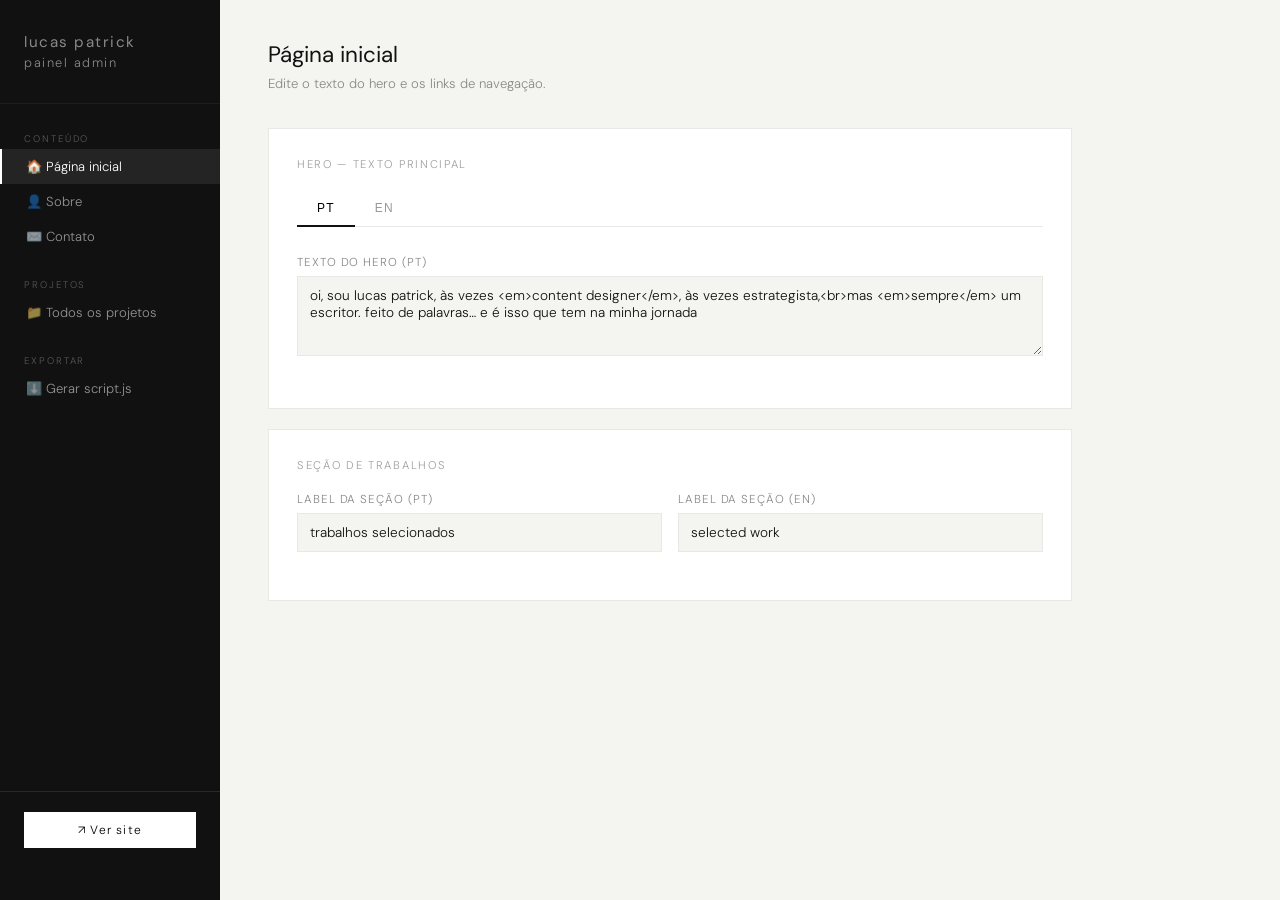
==== admin.html @ 91b3ef76 "Add files via upload" ====
<!DOCTYPE html>
<html lang="pt-BR">
<head>
  <meta charset="UTF-8"/>
  <meta name="viewport" content="width=device-width, initial-scale=1.0"/>
  <title>Admin — Lucas Patrick Portfolio</title>
  <link href="https://fonts.googleapis.com/css2?family=DM+Sans:wght@300;400;500&display=swap" rel="stylesheet"/>
  <style>
    *, *::before, *::after { box-sizing: border-box; margin: 0; padding: 0; }
    :root {
      --black: #111; --white: #fafaf8; --gray: #888;
      --light: #e8e8e4; --accent: #111; --bg: #f4f4f0;
      --green: #2d7a4f; --red: #c0392b;
    }
    body { font-family: 'DM Sans', sans-serif; font-weight: 300; background: var(--bg); color: var(--black); font-size: 14px; }

    /* LAYOUT */
    .admin-wrap { display: grid; grid-template-columns: 220px 1fr; min-height: 100vh; }

    /* SIDEBAR */
    .sidebar {
      background: var(--black); color: var(--white);
      padding: 32px 0; position: sticky; top: 0; height: 100vh;
      overflow-y: auto; display: flex; flex-direction: column;
    }
    .sidebar-logo { padding: 0 24px 32px; font-size: 0.8rem; letter-spacing: 0.12em; opacity: 0.5; text-transform: lowercase; border-bottom: 1px solid rgba(255,255,255,0.1); }
    .sidebar-logo strong { display: block; font-size: 0.95rem; font-weight: 400; opacity: 1; color: white; margin-bottom: 2px; }
    .sidebar nav { padding: 20px 0; flex: 1; }
    .nav-section { padding: 8px 24px 4px; font-size: 0.6rem; letter-spacing: 0.2em; text-transform: uppercase; opacity: 0.3; }
    .nav-item {
      display: block; padding: 9px 24px; font-size: 0.82rem; color: rgba(255,255,255,0.55);
      text-decoration: none; transition: all 0.15s; border-left: 2px solid transparent;
    }
    .nav-item:hover { color: white; background: rgba(255,255,255,0.05); }
    .nav-item.active { color: white; border-left-color: white; background: rgba(255,255,255,0.08); }
    .sidebar-footer { padding: 20px 24px; border-top: 1px solid rgba(255,255,255,0.1); }
    .btn-preview {
      display: block; text-align: center; padding: 10px; background: white; color: black;
      font-size: 0.75rem; letter-spacing: 0.1em; text-decoration: none; transition: opacity 0.2s;
    }
    .btn-preview:hover { opacity: 0.8; }

    /* MAIN */
    .main { padding: 40px 48px; max-width: 900px; }
    .page { display: none; }
    .page.active { display: block; }

    /* HEADINGS */
    .page-title { font-size: 1.4rem; font-weight: 400; margin-bottom: 6px; }
    .page-desc { font-size: 0.82rem; color: var(--gray); margin-bottom: 36px; }

    /* CARDS */
    .card { background: white; border: 1px solid var(--light); padding: 28px; margin-bottom: 20px; }
    .card-title { font-size: 0.7rem; letter-spacing: 0.15em; text-transform: uppercase; opacity: 0.4; margin-bottom: 20px; }

    /* FORM ELEMENTS */
    .field { margin-bottom: 20px; }
    .field label { display: block; font-size: 0.72rem; letter-spacing: 0.08em; text-transform: uppercase; opacity: 0.5; margin-bottom: 6px; }
    .field input, .field textarea, .field select {
      width: 100%; padding: 10px 12px; border: 1px solid var(--light);
      background: var(--bg); font-family: 'DM Sans', sans-serif; font-size: 0.85rem;
      font-weight: 300; color: var(--black); transition: border-color 0.2s;
      resize: vertical;
    }
    .field input:focus, .field textarea:focus { outline: none; border-color: var(--black); }
    .field textarea { min-height: 80px; }
    .field-row { display: grid; grid-template-columns: 1fr 1fr; gap: 16px; }
    .field-row-3 { display: grid; grid-template-columns: 1fr 1fr 1fr; gap: 16px; }

    /* TABS */
    .lang-tabs { display: flex; gap: 0; margin-bottom: 28px; border-bottom: 1px solid var(--light); }
    .lang-tab {
      padding: 10px 20px; font-size: 0.75rem; letter-spacing: 0.1em;
      background: none; border: none; border-bottom: 2px solid transparent;
      margin-bottom: -1px; opacity: 0.4; transition: all 0.15s;
    }
    .lang-tab.active { opacity: 1; border-bottom-color: var(--black); }

    /* PROJECTS LIST */
    .proj-list { margin-bottom: 24px; }
    .proj-item {
      display: flex; align-items: center; justify-content: space-between;
      padding: 14px 16px; background: white; border: 1px solid var(--light);
      margin-bottom: 8px; transition: border-color 0.15s;
    }
    .proj-item:hover { border-color: var(--black); }
    .proj-item-info { flex: 1; }
    .proj-item-title { font-size: 0.88rem; font-weight: 400; }
    .proj-item-brand { font-size: 0.75rem; color: var(--gray); margin-top: 2px; }
    .proj-item-actions { display: flex; gap: 8px; }

    /* BUTTONS */
    .btn {
      padding: 8px 16px; font-size: 0.75rem; letter-spacing: 0.08em;
      font-family: 'DM Sans', sans-serif; border: 1px solid var(--black);
      background: none; color: var(--black); transition: all 0.15s;
    }
    .btn:hover { background: var(--black); color: white; }
    .btn-primary { background: var(--black); color: white; }
    .btn-primary:hover { opacity: 0.8; }
    .btn-danger { border-color: var(--red); color: var(--red); }
    .btn-danger:hover { background: var(--red); color: white; }
    .btn-sm { padding: 5px 10px; font-size: 0.7rem; }
    .btn-green { background: var(--green); color: white; border-color: var(--green); }
    .btn-green:hover { opacity: 0.85; }

    /* SECTIONS EDITOR */
    .section-item {
      border: 1px solid var(--light); padding: 16px; margin-bottom: 10px; background: var(--bg);
      position: relative;
    }
    .section-header { display: flex; align-items: center; justify-content: space-between; margin-bottom: 12px; }
    .section-type-badge {
      font-size: 0.62rem; letter-spacing: 0.15em; text-transform: uppercase;
      background: var(--black); color: white; padding: 3px 8px;
    }
    .step-item { border: 1px solid var(--light); padding: 12px; margin-bottom: 8px; background: white; }
    .step-header { display: flex; align-items: center; justify-content: space-between; margin-bottom: 8px; }

    /* OUTPUT */
    .output-box {
      background: #1a1a1a; color: #e8e8e4; padding: 20px; font-family: monospace;
      font-size: 0.78rem; line-height: 1.6; white-space: pre-wrap; word-break: break-all;
      max-height: 500px; overflow-y: auto; margin-bottom: 16px;
    }

    /* TOAST */
    #toast {
      position: fixed; bottom: 32px; right: 32px;
      background: var(--black); color: white; padding: 12px 20px;
      font-size: 0.8rem; letter-spacing: 0.06em;
      opacity: 0; transition: opacity 0.3s; pointer-events: none; z-index: 9999;
    }
    #toast.show { opacity: 1; }

    /* MODAL EDITOR */
    .modal-overlay {
      position: fixed; inset: 0; background: rgba(0,0,0,0.5);
      z-index: 1000; display: none; align-items: center; justify-content: center; padding: 40px;
    }
    .modal-overlay.open { display: flex; }
    .modal-box {
      background: white; width: 100%; max-width: 720px; max-height: 90vh;
      overflow-y: auto; padding: 36px;
    }
    .modal-box-title { font-size: 1rem; font-weight: 400; margin-bottom: 24px; padding-bottom: 16px; border-bottom: 1px solid var(--light); }
    .modal-footer { display: flex; justify-content: flex-end; gap: 12px; margin-top: 24px; padding-top: 20px; border-top: 1px solid var(--light); }

    .divider { height: 1px; background: var(--light); margin: 32px 0; }
    .tag-list { display: flex; flex-wrap: wrap; gap: 6px; margin-top: 8px; }
    .tag-pill {
      border: 1px solid var(--light); padding: 4px 10px; font-size: 0.72rem;
      display: flex; align-items: center; gap: 6px;
    }
    .tag-pill button { background: none; border: none; color: var(--gray); font-size: 0.9rem; line-height: 1; }
    .add-tag-row { display: flex; gap: 8px; margin-top: 8px; }
    .add-tag-row input { flex: 1; padding: 6px 10px; border: 1px solid var(--light); font-family: 'DM Sans', sans-serif; font-size: 0.82rem; background: var(--bg); }

    .info-banner { background: #fff8e6; border: 1px solid #f0d080; padding: 14px 18px; font-size: 0.8rem; line-height: 1.6; margin-bottom: 28px; }
    .info-banner strong { font-weight: 500; }
  </style>
</head>
<body>

<div class="admin-wrap">

  <!-- SIDEBAR -->
  <aside class="sidebar">
    <div class="sidebar-logo">
      <strong>lucas patrick</strong>
      painel admin
    </div>
    <nav>
      <div class="nav-section">Conteúdo</div>
      <a class="nav-item active" data-page="home" href="#">🏠 Página inicial</a>
      <a class="nav-item" data-page="about" href="#">👤 Sobre</a>
      <a class="nav-item" data-page="contact" href="#">✉️ Contato</a>
      <div class="nav-section" style="margin-top:16px;">Projetos</div>
      <a class="nav-item" data-page="projects" href="#">📁 Todos os projetos</a>
      <div class="nav-section" style="margin-top:16px;">Exportar</div>
      <a class="nav-item" data-page="export" href="#">⬇️ Gerar script.js</a>
    </nav>
    <div class="sidebar-footer">
      <a class="btn-preview" href="index.html" target="_blank">↗ Ver site</a>
    </div>
  </aside>

  <!-- MAIN -->
  <main class="main">

    <!-- PAGE: HOME -->
    <div class="page active" id="page-home">
      <div class="page-title">Página inicial</div>
      <div class="page-desc">Edite o texto do hero e os links de navegação.</div>

      <div class="card">
        <div class="card-title">Hero — Texto principal</div>
        <div class="lang-tabs">
          <button class="lang-tab active" data-lang="pt" data-section="hero">PT</button>
          <button class="lang-tab" data-lang="en" data-section="hero">EN</button>
        </div>
        <div id="hero-pt">
          <div class="field">
            <label>Texto do hero (PT)</label>
            <textarea id="hero-h1-pt" rows="3">oi, sou lucas patrick, às vezes <em>content designer</em>, às vezes estrategista,<br>mas <em>sempre</em> um escritor. feito de palavras… e é isso que tem na minha jornada</textarea>
          </div>
        </div>
        <div id="hero-en" style="display:none">
          <div class="field">
            <label>Texto do hero (EN)</label>
            <textarea id="hero-h1-en" rows="3">hi, i'm lucas patrick, sometimes a <em>content designer</em>, sometimes a strategist,<br>BUT <em>always</em> a writer. built in words… and this is what's in my bag</textarea>
          </div>
        </div>
      </div>

      <div class="card">
        <div class="card-title">Seção de trabalhos</div>
        <div class="field-row">
          <div class="field">
            <label>Label da seção (PT)</label>
            <input type="text" id="work-label-pt" value="trabalhos selecionados">
          </div>
          <div class="field">
            <label>Label da seção (EN)</label>
            <input type="text" id="work-label-en" value="selected work">
          </div>
        </div>
      </div>
    </div>

    <!-- PAGE: ABOUT -->
    <div class="page" id="page-about">
      <div class="page-title">Sobre</div>
      <div class="page-desc">Edite o título, bio e habilidades.</div>

      <div class="card">
        <div class="card-title">Título</div>
        <div class="field-row">
          <div class="field">
            <label>Título (PT)</label>
            <input type="text" id="about-title-pt" value="content designer, ux writer & designer conversacional">
          </div>
          <div class="field">
            <label>Título (EN)</label>
            <input type="text" id="about-title-en" value="content designer, ux writer & conversational designer">
          </div>
        </div>
      </div>

      <div class="card">
        <div class="card-title">Bio</div>
        <div class="lang-tabs">
          <button class="lang-tab active" data-lang="pt" data-section="about">PT</button>
          <button class="lang-tab" data-lang="en" data-section="about">EN</button>
        </div>
        <div id="about-bio-pt">
          <div class="field"><label>Parágrafo 1 (PT)</label><textarea id="about-p1-pt" rows="4">Sou Lucas Patrick, Content Designer e UX Writer com mais de 7 anos de experiência em interfaces digitais. Atuo na criação de textos para produtos #mobilefirst, fluxos conversacionais, chatbots e guias de redação — sempre com foco em clareza, escalabilidade e impacto real para o usuário.</textarea></div>
          <div class="field"><label>Parágrafo 2 (PT)</label><textarea id="about-p2-pt" rows="3">Já passei por empresas como GFT Technologies, Oi Telecom, Nuvemshop e Caixa Seguradora, trabalhando de perto com designers, PMs, desenvolvedores e cientistas de dados em metodologia ágil.</textarea></div>
          <div class="field"><label>Parágrafo 3 (PT)</label><textarea id="about-p3-pt" rows="3">Formado em Publicidade pela Estácio, com Pré-MBA em Inteligência Artificial pela Saint Paul e certificação intensiva de UX Writer pela Awari. Baseado em Brasília, atuando remotamente.</textarea></div>
        </div>
        <div id="about-bio-en" style="display:none">
          <div class="field"><label>Parágrafo 1 (EN)</label><textarea id="about-p1-en" rows="4">I'm Lucas Patrick, a Content Designer and UX Writer with over 7 years of experience in digital interfaces. I craft copy for #mobilefirst products, conversational flows, chatbots and writing guides — always focused on clarity, scalability and real user impact.</textarea></div>
          <div class="field"><label>Parágrafo 2 (EN)</label><textarea id="about-p2-en" rows="3">I've worked with companies like GFT Technologies, Oi Telecom, Nuvemshop and Caixa Seguradora, collaborating closely with designers, PMs, developers and data scientists in agile environments.</textarea></div>
          <div class="field"><label>Parágrafo 3 (EN)</label><textarea id="about-p3-en" rows="3">Degree in Advertising from Estácio, Pre-MBA in Artificial Intelligence from Saint Paul, and intensive UX Writing certification from Awari. Based in Brasília, working remotely.</textarea></div>
        </div>
      </div>

      <div class="card">
        <div class="card-title">Habilidades</div>
        <div class="field">
          <label>Tags (separadas por vírgula)</label>
          <input type="text" id="skills-list" value="content design, ux writing, microcopy, designer conversacional, chatbot & ia, tone of voice, design system, figma & miro">
        </div>
      </div>
    </div>

    <!-- PAGE: CONTACT -->
    <div class="page" id="page-contact">
      <div class="page-title">Contato</div>
      <div class="page-desc">Links e texto da seção de contato.</div>

      <div class="card">
        <div class="card-title">CTA</div>
        <div class="field-row">
          <div class="field"><label>Texto CTA (PT)</label><input type="text" id="contact-cta-pt" value="vamos trabalhar juntos"></div>
          <div class="field"><label>Texto CTA (EN)</label><input type="text" id="contact-cta-en" value="let's work together"></div>
        </div>
      </div>

      <div class="card">
        <div class="card-title">Links</div>
        <div class="field"><label>LinkedIn URL</label><input type="text" id="contact-linkedin" value="https://www.linkedin.com/in/lcsptrck/"></div>
        <div class="field"><label>E-mail</label><input type="text" id="contact-email" value="lcsptrck@gmail.com"></div>
        <div class="field"><label>Localização</label><input type="text" id="contact-location" value="brasília, br"></div>
      </div>
    </div>

    <!-- PAGE: PROJECTS -->
    <div class="page" id="page-projects">
      <div class="page-title">Projetos</div>
      <div class="page-desc">Gerencie os projetos do portfólio. Clique em um projeto para editar.</div>

      <div class="proj-list" id="proj-list"></div>
      <button class="btn btn-primary" onclick="newProject()">+ Adicionar projeto</button>
    </div>

    <!-- PAGE: EXPORT -->
    <div class="page" id="page-export">
      <div class="page-title">Exportar script.js</div>
      <div class="page-desc">Gere o arquivo atualizado e substitua no seu repositório GitHub.</div>

      <div class="info-banner">
        <strong>Como usar:</strong><br>
        1. Clique em "Gerar script.js"<br>
        2. Copie todo o conteúdo abaixo<br>
        3. Vá no GitHub → abra <code>script.js</code> → clique no lápis → selecione tudo → cole → commit
      </div>

      <button class="btn btn-primary" style="margin-bottom:20px;" onclick="generateScript()">⚙️ Gerar script.js</button>
      <button class="btn btn-green" id="copy-btn" style="margin-bottom:20px;margin-left:10px;" onclick="copyScript()" disabled>📋 Copiar tudo</button>

      <div class="output-box" id="output-box">// Clique em "Gerar script.js" para ver o código gerado aqui.</div>
    </div>

  </main>
</div>

<!-- PROJECT EDITOR MODAL -->
<div class="modal-overlay" id="proj-modal">
  <div class="modal-box">
    <div class="modal-box-title" id="proj-modal-title">Editar projeto</div>

    <div class="lang-tabs">
      <button class="lang-tab active" data-lang="pt" data-section="proj">PT</button>
      <button class="lang-tab" data-lang="en" data-section="proj">EN</button>
    </div>

    <!-- PT FIELDS -->
    <div id="proj-fields-pt">
      <div class="field-row">
        <div class="field"><label>Título (PT)</label><input type="text" id="pf-title-pt"></div>
        <div class="field"><label>Empresa</label><input type="text" id="pf-brand-pt"></div>
      </div>
      <div class="field-row">
        <div class="field"><label>Meta / Data (PT)</label><input type="text" id="pf-meta-pt"></div>
        <div class="field"><label>Tag (PT)</label><input type="text" id="pf-tag-pt"></div>
      </div>
      <div class="field">
        <label>Imagem de capa (URL ou assets/arquivo.png)</label>
        <input type="text" id="pf-mediaurl-pt" placeholder="assets/cover.png ou https://...">
      </div>
    </div>

    <!-- EN FIELDS -->
    <div id="proj-fields-en" style="display:none">
      <div class="field-row">
        <div class="field"><label>Título (EN)</label><input type="text" id="pf-title-en"></div>
        <div class="field"><label>Empresa</label><input type="text" id="pf-brand-en"></div>
      </div>
      <div class="field-row">
        <div class="field"><label>Meta / Data (EN)</label><input type="text" id="pf-meta-en"></div>
        <div class="field"><label>Tag (EN)</label><input type="text" id="pf-tag-en"></div>
      </div>
    </div>

    <div class="divider"></div>

    <!-- SECTIONS -->
    <div style="display:flex;align-items:center;justify-content:space-between;margin-bottom:16px;">
      <div style="font-size:0.7rem;letter-spacing:0.15em;text-transform:uppercase;opacity:0.4;">Seções de conteúdo</div>
      <div style="display:flex;gap:8px;">
        <button class="btn btn-sm" onclick="addSection('text')">+ Texto</button>
        <button class="btn btn-sm" onclick="addSection('list')">+ Lista</button>
        <button class="btn btn-sm" onclick="addSection('steps')">+ Processo</button>
        <button class="btn btn-sm" onclick="addSection('image')">+ Imagem</button>
        <button class="btn btn-sm" onclick="addSection('role')">+ Papel</button>
        <button class="btn btn-sm" onclick="addSection('tags')">+ Tags</button>
      </div>
    </div>
    <div id="sections-container"></div>

    <div class="modal-footer">
      <button class="btn" onclick="closeProjModal()">Cancelar</button>
      <button class="btn btn-primary" onclick="saveProject()">Salvar projeto</button>
    </div>
  </div>
</div>

<div id="toast"></div>

<script>
  // ── STATE ──
  // Deep copy of current data from script.js
  let state = {
    projects: {
      pt: [
        {
          title: 'Assistente Virtual — Seguros', brand: 'GFT Technologies',
          meta: 'GFT Technologies | set 2024 – presente', tag: 'Design Conversacional · Content Design',
          mediaType: null, mediaUrl: null,
          sections: [
            { type:'text', label:'Sobre o projeto', content:'Desenvolvimento de fluxos lógicos e conteúdo para chatbot com tecnologia BLIP para assistente virtual no ramo de Seguros. Atuação estratégica em pagamento, cobrança e relacionamento, coordenando o time de Content Design.' },
            { type:'steps', label:'Processo', steps:[
              { num:'01', label:'Descoberta', desc:'Conversas com usuários reais e análise de dados para mapear dores nos fluxos de atendimento e identificar gaps de comunicação.' },
              { num:'02', label:'Definição de conteúdo', desc:'Criação de wireframes conversacionais e mapeamento de todas as rotas de diálogo, incluindo caminhos de erro e fallback.' },
              { num:'03', label:'Escrita & revisão', desc:'Redação dos textos da interface e dos fluxos do chatbot com foco em clareza, tom humano e consistência com o guia de redação.' },
              { num:'04', label:'Teste & iteração', desc:'Validação dos fluxos com testes reais na plataforma BLIP, ajustes com base em métricas de conclusão e feedback dos squads.' },
            ]},
            { type:'divider' },
            { type:'tags', content:['UX Writer','Chatbot','Desenvolvimento de chatbots','Content Design'] }
          ]
        },
        {
          title: 'Joice — Assistente Virtual', brand: 'Oi Telecomunicações',
          meta: 'Oi · Terceirizado | dez 2022 – set 2024', tag: 'Design Conversacional · UX Writing',
          mediaType: null, mediaUrl: null,
          sections: [
            { type:'text', label:'Sobre o projeto', content:'Desenvolvimento de fluxos e conteúdo para a Joice, assistente virtual da Oi Telecom via Watson IA. Presente em WhatsApp, redes sociais, chat e apps, com foco no produto Oi Fibra.' },
            { type:'steps', label:'Processo', steps:[
              { num:'01', label:'Mapeamento', desc:'Levantamento dos principais motivos de contato e análise dos logs de conversas para identificar pontos de fricção.' },
              { num:'02', label:'Arquitetura conversacional', desc:'Desenho dos fluxos lógicos com wireframes de diálogo, definição de intents, entities e rotas de escalonamento humano.' },
              { num:'03', label:'Conteúdo & tagueamento', desc:'Redação das respostas da Joice e tagueamento de eventos na plataforma Watson para curadoria e melhoria contínua.' },
              { num:'04', label:'Testes automatizados', desc:'Desenvolvimento de testes individuais e automáticos junto ao time de engenharia para garantir precisão em produção.' },
            ]},
            { type:'divider' },
            { type:'tags', content:['Content Designer','Chatbot','UX Writing'] }
          ]
        },
        {
          title: 'Guia de Conteúdo', brand: 'Nuvemshop',
          meta: 'Design Service | Content OPS | Content Design', tag: 'Nuvemshop | jun 2021 – out 2022',
          mediaType: 'image', mediaUrl: 'assets/cover.png',
          sections: [
            { type:'text', label:'Problema', content:'O time de Content Design precisava iterar um guia de conteúdo já existente e desatualizado, feito pelos próprios designers de produto.' },
            { type:'divider' },
            { type:'tags', content:['Redação UX','Experiência do usuário (UX)','Content Design'] }
          ]
        },
        {
          title: 'Migração ao novo administrador', brand: 'Nuvemshop',
          meta: 'Nuvemshop | jun 2021 – out 2022', tag: 'Content Designer',
          mediaType: 'image', mediaUrl: 'assets/cover.png',
          sections: [
            { type:'text', label:'Objetivo', content:'A Nuvemshop começou seu projeto de migrar domínios e páginas do produto para um novo administrador.' },
            { type:'divider' },
            { type:'tags', content:['Content Design','UX Writing','Localização','MobileFirst','Lean UX'] }
          ]
        },
        {
          title: 'Fluxos de Pagamento & Cobrança', brand: 'GFT Technologies',
          meta: 'GFT Technologies | set 2024 – presente', tag: 'Content Design · UX Writing',
          mediaType: null, mediaUrl: null,
          sections: [
            { type:'text', label:'Sobre o projeto', content:'Atuação estratégica em frentes de design para soluções de pagamento, cobrança e relacionamento.' },
            { type:'divider' },
            { type:'tags', content:['UX Writer','Content Design','Metodologia Ágil'] }
          ]
        }
      ],
      en: [
        { title: 'Virtual Assistant — Insurance', brand: 'GFT Technologies', meta: 'GFT Technologies | Sep 2024 – present', tag: 'Conversational Design · Content Design', mediaType: null, mediaUrl: null, sections: [] },
        { title: 'Joice — Virtual Assistant', brand: 'Oi Telecomunicações', meta: 'Oi · Outsourced | Dec 2022 – Sep 2024', tag: 'Conversational Design · UX Writing', mediaType: null, mediaUrl: null, sections: [] },
        { title: 'Content Guide', brand: 'Nuvemshop', meta: 'Design Service | Content OPS | Content Design', tag: 'Nuvemshop | Jun 2021 – Oct 2022', mediaType: 'image', mediaUrl: 'assets/cover.png', sections: [] },
        { title: 'New Admin Migration', brand: 'Nuvemshop', meta: 'Nuvemshop | Jun 2021 – Oct 2022', tag: 'Content Designer', mediaType: 'image', mediaUrl: 'assets/cover.png', sections: [] },
        { title: 'Payment & Billing Flows', brand: 'GFT Technologies', meta: 'GFT Technologies | Sep 2024 – present', tag: 'Content Design · UX Writing', mediaType: null, mediaUrl: null, sections: [] }
      ]
    }
  };

  let editingIndex = null;
  let editingSections = [];

  // ── NAV ──
  document.querySelectorAll('.nav-item').forEach(item => {
    item.addEventListener('click', e => {
      e.preventDefault();
      document.querySelectorAll('.nav-item').forEach(i => i.classList.remove('active'));
      document.querySelectorAll('.page').forEach(p => p.classList.remove('active'));
      item.classList.add('active');
      document.getElementById('page-' + item.dataset.page).classList.add('active');
      if (item.dataset.page === 'projects') renderProjList();
    });
  });

  // ── LANG TABS ──
  document.addEventListener('click', e => {
    if (!e.target.classList.contains('lang-tab')) return;
    const section = e.target.dataset.section;
    const lang = e.target.dataset.lang;
    // Toggle tabs in same group
    e.target.closest('.lang-tabs').querySelectorAll('.lang-tab').forEach(t => t.classList.remove('active'));
    e.target.classList.add('active');
    // Toggle content
    if (section === 'hero') {
      document.getElementById('hero-pt').style.display = lang === 'pt' ? '' : 'none';
      document.getElementById('hero-en').style.display = lang === 'en' ? '' : 'none';
    }
    if (section === 'about') {
      document.getElementById('about-bio-pt').style.display = lang === 'pt' ? '' : 'none';
      document.getElementById('about-bio-en').style.display = lang === 'en' ? '' : 'none';
    }
    if (section === 'proj') {
      document.getElementById('proj-fields-pt').style.display = lang === 'pt' ? '' : 'none';
      document.getElementById('proj-fields-en').style.display = lang === 'en' ? '' : 'none';
    }
  });

  // ── PROJECTS LIST ──
  function renderProjList() {
    const list = document.getElementById('proj-list');
    list.innerHTML = '';
    state.projects.pt.forEach((p, i) => {
      list.innerHTML += `
        <div class="proj-item">
          <div class="proj-item-info">
            <div class="proj-item-title">${p.title}</div>
            <div class="proj-item-brand">${p.brand}</div>
          </div>
          <div class="proj-item-actions">
            <button class="btn btn-sm" onclick="editProject(${i})">Editar</button>
            <button class="btn btn-sm btn-danger" onclick="deleteProject(${i})">Remover</button>
          </div>
        </div>`;
    });
  }

  function newProject() {
    editingIndex = null;
    const blank = { title:'', brand:'', meta:'', tag:'', mediaType:null, mediaUrl:'', sections:[] };
    openProjModal(blank, blank);
  }

  function editProject(i) {
    editingIndex = i;
    openProjModal(state.projects.pt[i], state.projects.en[i] || {});
  }

  function deleteProject(i) {
    if (!confirm('Remover este projeto?')) return;
    state.projects.pt.splice(i, 1);
    state.projects.en.splice(i, 1);
    renderProjList();
    toast('Projeto removido');
  }

  function openProjModal(pt, en) {
    document.getElementById('pf-title-pt').value = pt.title || '';
    document.getElementById('pf-brand-pt').value = pt.brand || '';
    document.getElementById('pf-meta-pt').value  = pt.meta  || '';
    document.getElementById('pf-tag-pt').value   = pt.tag   || '';
    document.getElementById('pf-mediaurl-pt').value = pt.mediaUrl || '';
    document.getElementById('pf-title-en').value = en.title || '';
    document.getElementById('pf-brand-en').value = en.brand || '';
    document.getElementById('pf-meta-en').value  = en.meta  || '';
    document.getElementById('pf-tag-en').value   = en.tag   || '';

    editingSections = JSON.parse(JSON.stringify(pt.sections || []));
    renderSections();

    document.getElementById('proj-modal-title').textContent = editingIndex === null ? 'Novo projeto' : 'Editar projeto';
    document.getElementById('proj-modal').classList.add('open');
    // Reset to PT tab
    document.querySelectorAll('#proj-modal .lang-tab').forEach(t => t.classList.toggle('active', t.dataset.lang === 'pt'));
    document.getElementById('proj-fields-pt').style.display = '';
    document.getElementById('proj-fields-en').style.display = 'none';
  }

  function closeProjModal() {
    document.getElementById('proj-modal').classList.remove('open');
  }

  function saveProject() {
    const pt = {
      title: document.getElementById('pf-title-pt').value,
      brand: document.getElementById('pf-brand-pt').value,
      meta:  document.getElementById('pf-meta-pt').value,
      tag:   document.getElementById('pf-tag-pt').value,
      mediaType: document.getElementById('pf-mediaurl-pt').value ? 'image' : null,
      mediaUrl:  document.getElementById('pf-mediaurl-pt').value || null,
      sections: JSON.parse(JSON.stringify(editingSections))
    };
    const en = {
      title: document.getElementById('pf-title-en').value || pt.title,
      brand: document.getElementById('pf-brand-en').value || pt.brand,
      meta:  document.getElementById('pf-meta-en').value  || pt.meta,
      tag:   document.getElementById('pf-tag-en').value   || pt.tag,
      mediaType: pt.mediaType,
      mediaUrl:  pt.mediaUrl,
      sections: []
    };
    if (editingIndex === null) {
      state.projects.pt.push(pt);
      state.projects.en.push(en);
    } else {
      state.projects.pt[editingIndex] = pt;
      state.projects.en[editingIndex] = en;
    }
    closeProjModal();
    renderProjList();
    toast('Projeto salvo ✓');
  }

  // ── SECTIONS EDITOR ──
  function renderSections() {
    const c = document.getElementById('sections-container');
    c.innerHTML = '';
    editingSections.forEach((s, i) => {
      c.appendChild(buildSectionEl(s, i));
    });
  }

  function buildSectionEl(s, i) {
    const el = document.createElement('div');
    el.className = 'section-item';
    el.dataset.index = i;

    const typeLabels = { text:'Texto', list:'Lista', steps:'Processo', image:'Imagem', role:'Papel', tags:'Tags', divider:'Divisor' };

    let inner = `
      <div class="section-header">
        <span class="section-type-badge">${typeLabels[s.type] || s.type}</span>
        <div style="display:flex;gap:6px;">
          ${i > 0 ? `<button class="btn btn-sm" onclick="moveSection(${i},-1)">↑</button>` : ''}
          ${i < editingSections.length-1 ? `<button class="btn btn-sm" onclick="moveSection(${i},1)">↓</button>` : ''}
          <button class="btn btn-sm btn-danger" onclick="removeSection(${i})">✕</button>
        </div>
      </div>`;

    if (s.type === 'text' || s.type === 'role') {
      inner += `
        <div class="field"><label>Label (opcional)</label>
          <input type="text" value="${s.label||''}" onchange="editingSections[${i}].label=this.value">
        </div>
        <div class="field"><label>${s.type==='role'?'Itens (um por linha)':'Conteúdo'}</label>
          <textarea rows="3" onchange="editingSections[${i}].${s.type==='role'?'items':'content'}=this.value${s.type==='role'?'.split(\'\\n\').filter(Boolean)':''}">${s.type==='role'?(s.items||[]).join('\n'):(s.content||'')}</textarea>
        </div>`;
    }
    if (s.type === 'list') {
      inner += `
        <div class="field"><label>Label</label>
          <input type="text" value="${s.label||''}" onchange="editingSections[${i}].label=this.value">
        </div>
        <div class="field"><label>Itens (um por linha)</label>
          <textarea rows="4" onchange="editingSections[${i}].items=this.value.split('\\n').filter(Boolean)">${(s.items||[]).join('\n')}</textarea>
        </div>`;
    }
    if (s.type === 'steps') {
      const stepsHtml = (s.steps||[]).map((st, si) => `
        <div class="step-item">
          <div class="step-header">
            <span style="font-size:0.7rem;opacity:0.5;">Passo ${si+1}</span>
            <button class="btn btn-sm btn-danger" onclick="removeStep(${i},${si})">✕</button>
          </div>
          <div class="field-row-3">
            <div class="field"><label>Nº</label><input type="text" value="${st.num||''}" onchange="editingSections[${i}].steps[${si}].num=this.value"></div>
            <div class="field" style="grid-column:span 2"><label>Label</label><input type="text" value="${st.label||''}" onchange="editingSections[${i}].steps[${si}].label=this.value"></div>
          </div>
          <div class="field"><label>Descrição</label><textarea rows="2" onchange="editingSections[${i}].steps[${si}].desc=this.value">${st.desc||''}</textarea></div>
        </div>`).join('');
      inner += `
        <div class="field"><label>Label</label>
          <input type="text" value="${s.label||''}" onchange="editingSections[${i}].label=this.value">
        </div>
        ${stepsHtml}
        <button class="btn btn-sm" style="margin-top:8px;" onclick="addStep(${i})">+ Passo</button>`;
    }
    if (s.type === 'image') {
      inner += `
        <div class="field"><label>URL da imagem</label>
          <input type="text" value="${s.url||''}" onchange="editingSections[${i}].url=this.value">
        </div>
        <div class="field"><label>Alt text</label>
          <input type="text" value="${s.alt||''}" onchange="editingSections[${i}].alt=this.value">
        </div>`;
    }
    if (s.type === 'tags') {
      const pills = (s.content||[]).map((t,ti) =>
        `<span class="tag-pill">${t}<button onclick="removeTag(${i},${ti})">×</button></span>`).join('');
      inner += `
        <div class="field"><label>Tags</label>
          <div class="tag-list" id="tags-${i}">${pills}</div>
          <div class="add-tag-row">
            <input type="text" id="tag-input-${i}" placeholder="Nova tag..." onkeydown="if(event.key==='Enter'){addTag(${i});event.preventDefault();}">
            <button class="btn btn-sm" onclick="addTag(${i})">+ Add</button>
          </div>
        </div>`;
    }
    if (s.type === 'divider') {
      inner += `<div style="text-align:center;opacity:0.3;letter-spacing:0.3em;padding:4px 0;">· · ·</div>`;
    }

    el.innerHTML = inner;
    return el;
  }

  function addSection(type) {
    const defaults = {
      text:    { type:'text', label:'', content:'' },
      list:    { type:'list', label:'', items:[] },
      steps:   { type:'steps', label:'Processo', steps:[] },
      image:   { type:'image', url:'', alt:'' },
      role:    { type:'role', label:'Meu papel', items:[] },
      tags:    { type:'tags', content:[] },
      divider: { type:'divider' }
    };
    editingSections.push(defaults[type]);
    renderSections();
  }

  function removeSection(i) {
    editingSections.splice(i, 1);
    renderSections();
  }

  function moveSection(i, dir) {
    const j = i + dir;
    if (j < 0 || j >= editingSections.length) return;
    [editingSections[i], editingSections[j]] = [editingSections[j], editingSections[i]];
    renderSections();
  }

  function addStep(si) {
    if (!editingSections[si].steps) editingSections[si].steps = [];
    const n = editingSections[si].steps.length + 1;
    editingSections[si].steps.push({ num: String(n).padStart(2,'0'), label:'', desc:'' });
    renderSections();
  }

  function removeStep(si, sti) {
    editingSections[si].steps.splice(sti, 1);
    renderSections();
  }

  function addTag(si) {
    const inp = document.getElementById('tag-input-' + si);
    const val = inp.value.trim();
    if (!val) return;
    if (!editingSections[si].content) editingSections[si].content = [];
    editingSections[si].content.push(val);
    inp.value = '';
    renderSections();
  }

  function removeTag(si, ti) {
    editingSections[si].content.splice(ti, 1);
    renderSections();
  }

  // ── GENERATE SCRIPT.JS ──
  function generateScript() {
    const heroH1pt  = document.getElementById('hero-h1-pt').value;
    const heroH1en  = document.getElementById('hero-h1-en').value;
    const workLabelPt = document.getElementById('work-label-pt').value;
    const workLabelEn = document.getElementById('work-label-en').value;
    const aboutTitlePt = document.getElementById('about-title-pt').value;
    const aboutTitleEn = document.getElementById('about-title-en').value;
    const aboutP1pt = document.getElementById('about-p1-pt').value;
    const aboutP2pt = document.getElementById('about-p2-pt').value;
    const aboutP3pt = document.getElementById('about-p3-pt').value;
    const aboutP1en = document.getElementById('about-p1-en').value;
    const aboutP2en = document.getElementById('about-p2-en').value;
    const aboutP3en = document.getElementById('about-p3-en').value;
    const ctaPt = document.getElementById('contact-cta-pt').value;
    const ctaEn = document.getElementById('contact-cta-en').value;
    const linkedin = document.getElementById('contact-linkedin').value;
    const email = document.getElementById('contact-email').value;

    function esc(s) { return String(s||'').replace(/\\/g,'\\\\').replace(/`/g,'\\`').replace(/\${/g,'\\${'); }
    function toJS(obj) { return JSON.stringify(obj, null, 2); }

    const projCount = state.projects.pt.length;

    const code = `// STARS — fewer on mobile
    const starChars = ['✦','✧','·','⊹','∗'];
    const sc = document.getElementById('stars-container');
    const isMobile = window.matchMedia('(hover: none) and (pointer: coarse)').matches;
    const starCount = isMobile ? 10 : 26;
    for (let i = 0; i < starCount; i++) {
      const s = document.createElement('div');
      s.className = 'star';
      s.textContent = starChars[Math.floor(Math.random() * starChars.length)];
      s.style.left  = Math.random() * 100 + 'vw';
      s.style.top   = Math.random() * 320 + 'vh';
      const dur = isMobile ? (5 + Math.random() * 5) : (1.5 + Math.random() * 3);
      s.style.setProperty('--d', dur.toFixed(1) + 's');
      s.style.setProperty('--delay', -(Math.random() * dur).toFixed(1) + 's');
      s.style.fontSize = (isMobile ? 5 : (9 + Math.random() * 9)).toFixed(0) + 'px';
      sc.appendChild(s);
    }

    // PROJECT DATA
    const data = ${toJS({ en: state.projects.en, pt: state.projects.pt })};

    const strings = {
      en: {
        'nav.work': 'work', 'nav.about': 'about', 'nav.contact': 'contact',
        'hero.h1': ${JSON.stringify(heroH1en)},
        'work.label': ${JSON.stringify(workLabelEn)},
        ${state.projects.en.map((p,i) => `'proj.${i}.title': ${JSON.stringify(p.title)}`).join(',\n        ')},
        'about.title': ${JSON.stringify(aboutTitleEn)},
        'skill.conv': 'conversational designer',
        'about.p1': ${JSON.stringify(aboutP1en)},
        'about.p2': ${JSON.stringify(aboutP2en)},
        'about.p3': ${JSON.stringify(aboutP3en)},
        'contact.cta': ${JSON.stringify(ctaEn)},
        'footer.thanks': 'thank you',
      },
      pt: {
        'nav.work': 'trabalhos', 'nav.about': 'sobre', 'nav.contact': 'contato',
        'hero.h1': ${JSON.stringify(heroH1pt)},
        'work.label': ${JSON.stringify(workLabelPt)},
        ${state.projects.pt.map((p,i) => `'proj.${i}.title': ${JSON.stringify(p.title)}`).join(',\n        ')},
        'about.title': ${JSON.stringify(aboutTitlePt)},
        'skill.conv': 'designer conversacional',
        'about.p1': ${JSON.stringify(aboutP1pt)},
        'about.p2': ${JSON.stringify(aboutP2pt)},
        'about.p3': ${JSON.stringify(aboutP3pt)},
        'contact.cta': ${JSON.stringify(ctaPt)},
        'footer.thanks': 'obrigado',
      }
    };

    let lang = 'pt';
    let cur  = 0;

    const overlay = document.getElementById('modal-overlay');
    const mTag    = document.getElementById('modal-tag');
    const mTitle  = document.getElementById('modal-title');
    const mBrand  = document.getElementById('modal-brand');
    const mMeta   = document.getElementById('modal-meta');
    const mMedia  = document.getElementById('modal-media-content');
    const mBody   = document.getElementById('modal-body');

    function renderSection(s) {
      if (s.type === 'text') return (s.label ? \`<p class="modal-section-title">\${s.label}</p>\` : '') + \`<p class="modal-body-text">\${s.content}</p>\`;
      if (s.type === 'list') return \`<p class="modal-section-title">\${s.label}</p><ul class="modal-body-list">\${s.items.map(i=>\`<li>\${i}</li>\`).join('')}</ul>\`;
      if (s.type === 'steps') return \`<p class="modal-section-title">\${s.label}</p><div>\${s.steps.map(st=>\`<div class="process-step"><div class="step-num">\${st.num}</div><div><div class="step-label">\${st.label}</div><div class="step-desc">\${st.desc}</div></div></div>\`).join('')}</div>\`;
      if (s.type === 'image') return \`<div class="modal-img-wrap" onclick="openLightbox('\${s.url}')"><img src="\${s.url}" alt="\${s.alt||''}" referrerpolicy="no-referrer"></div>\`;
      if (s.type === 'divider') return \`<div class="modal-divider">· · ·</div>\`;
      if (s.type === 'role') return \`<p class="modal-section-title">\${s.label}</p><ul class="modal-body-list">\${s.items.map(i=>\`<li>\${i}</li>\`).join('')}</ul>\`;
      if (s.type === 'tags') return \`<div style="display:flex;flex-wrap:wrap;gap:8px;margin-top:16px;">\${s.content.map(t=>\`<span class="skill-tag">\${t}</span>\`).join('')}</div>\`;
      return '';
    }

    function openModal(i) {
      cur = i;
      const p = data[lang][i];
      if (!p) return;
      mTag.textContent   = p.tag || '';
      mTitle.textContent = p.title;
      mBrand.textContent = p.brand;
      mMeta.textContent  = p.meta;
      mMedia.innerHTML   = (p.mediaType === 'image' && p.mediaUrl)
        ? \`<img src="\${p.mediaUrl}" alt="\${p.title}" style="width:100%;border-radius:2px;border:1px solid var(--light);display:block;">\`
        : \`<div class="modal-video"><div class="play-btn"></div></div>\`;
      mBody.innerHTML = (p.sections||[]).map(renderSection).join('');
      overlay.classList.add('open');
      overlay.scrollTop = 0;
      document.body.style.overflow = 'hidden';
    }

    function closeModal() {
      overlay.classList.remove('open');
      document.body.style.overflow = '';
    }

    document.querySelectorAll('.grid-item').forEach(el =>
      el.addEventListener('click', () => openModal(+el.dataset.index))
    );
    document.getElementById('modal-close-btn').addEventListener('click', closeModal);
    document.getElementById('prev-btn').addEventListener('click', () => openModal((cur-1+${projCount})%${projCount}));
    document.getElementById('next-btn').addEventListener('click', () => openModal((cur+1)%${projCount}));
    document.addEventListener('keydown', e => {
      if (!overlay.classList.contains('open')) return;
      if (e.key==='Escape') closeModal();
      if (e.key==='ArrowRight') openModal((cur+1)%${projCount});
      if (e.key==='ArrowLeft')  openModal((cur-1+${projCount})%${projCount});
    });

    function applyLang(l) {
      lang = l;
      const t = strings[l];
      document.querySelectorAll('[data-i18n]').forEach(el => {
        const k = el.getAttribute('data-i18n');
        if (t[k] !== undefined) el.innerHTML = t[k];
      });
      document.querySelectorAll('.lang-btn').forEach(btn =>
        btn.classList.toggle('active', btn.dataset.lang === l)
      );
      document.documentElement.lang = l === 'pt' ? 'pt-BR' : 'en';
    }
    document.querySelectorAll('.lang-btn').forEach(btn =>
      btn.addEventListener('click', () => applyLang(btn.dataset.lang))
    );
    applyLang('pt');

    const lightbox = document.getElementById('lightbox');
    const lightboxImg = document.getElementById('lightbox-img');
    function openLightbox(src) { lightboxImg.src = src; lightbox.classList.add('open'); }
    function closeLightbox() { lightbox.classList.remove('open'); lightboxImg.src = ''; }
    document.getElementById('lightbox-close').addEventListener('click', closeLightbox);
    lightbox.addEventListener('click', e => { if (e.target === lightbox) closeLightbox(); });
    document.addEventListener('keydown', e => {
      if (e.key === 'Escape' && lightbox.classList.contains('open')) closeLightbox();
    });`;

    document.getElementById('output-box').textContent = code;
    document.getElementById('copy-btn').disabled = false;
    toast('Código gerado ✓ — copie e cole no GitHub');
  }

  function copyScript() {
    const text = document.getElementById('output-box').textContent;
    navigator.clipboard.writeText(text).then(() => toast('Copiado para a área de transferência ✓'));
  }

  // ── TOAST ──
  function toast(msg) {
    const t = document.getElementById('toast');
    t.textContent = msg;
    t.classList.add('show');
    setTimeout(() => t.classList.remove('show'), 2800);
  }

  // Init
  renderProjList();
</script>
</body>
</html>
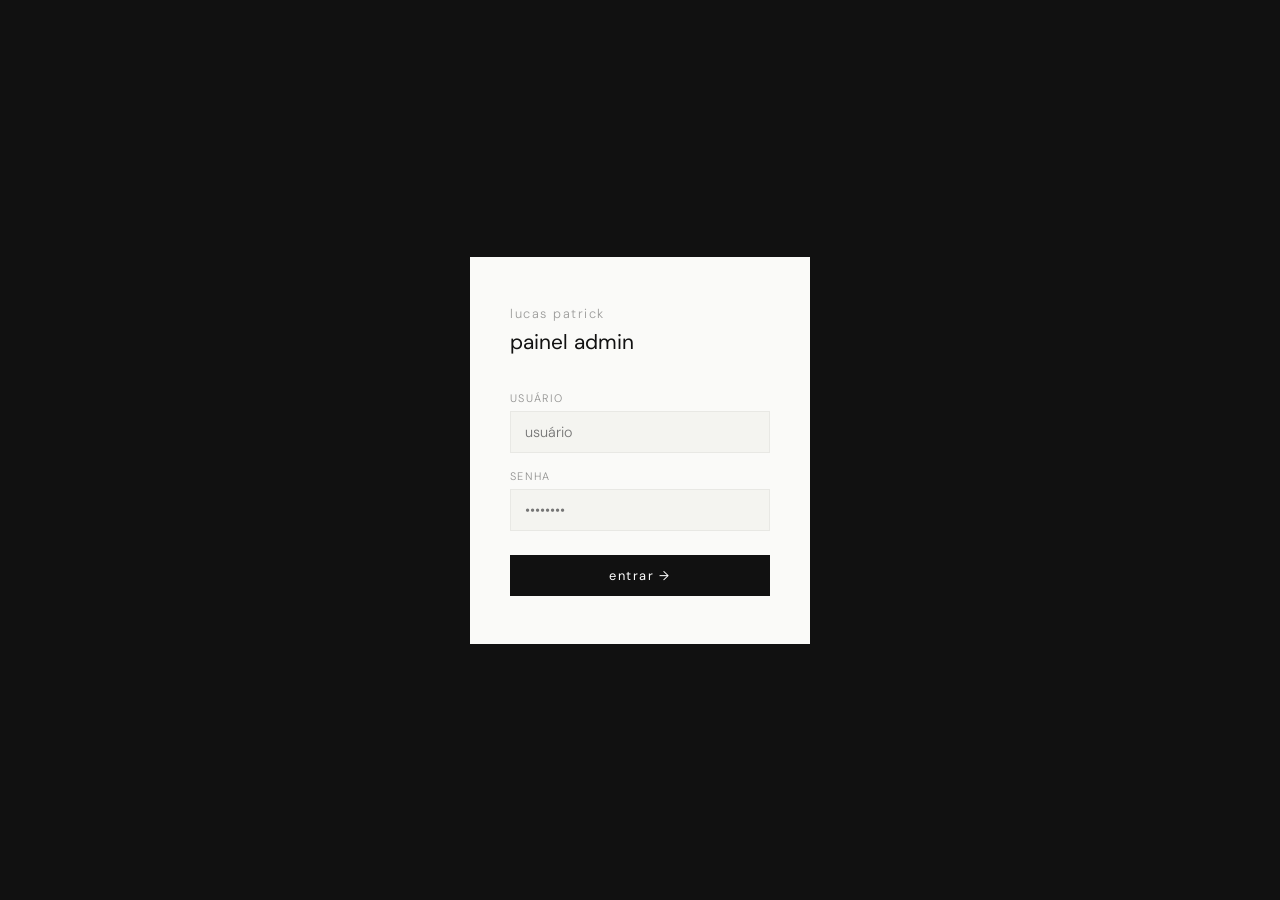
==== commit a6885c9c: "Add files via upload" ====
--- a/admin.html
+++ b/admin.html
@@ -14,8 +14,52 @@
     }
     body { font-family: 'DM Sans', sans-serif; font-weight: 300; background: var(--bg); color: var(--black); font-size: 14px; }
 
+    /* LOGIN SCREEN */
+    #login-screen {
+      position: fixed; inset: 0; background: var(--black);
+      display: flex; align-items: center; justify-content: center;
+      z-index: 99999;
+    }
+    #login-screen.hidden { display: none; }
+    .login-box {
+      width: 100%; max-width: 340px; padding: 48px 40px;
+      background: var(--white);
+    }
+    .login-logo {
+      font-family: 'DM Sans', sans-serif; font-weight: 300;
+      font-size: 0.8rem; letter-spacing: 0.12em; opacity: 0.4;
+      text-transform: lowercase; margin-bottom: 6px;
+    }
+    .login-title {
+      font-size: 1.3rem; font-weight: 400; margin-bottom: 36px;
+    }
+    .login-field { margin-bottom: 16px; }
+    .login-field label {
+      display: block; font-size: 0.68rem; letter-spacing: 0.12em;
+      text-transform: uppercase; opacity: 0.45; margin-bottom: 6px;
+    }
+    .login-field input {
+      width: 100%; padding: 11px 14px; border: 1px solid var(--light);
+      background: var(--bg); font-family: 'DM Sans', sans-serif;
+      font-size: 0.9rem; font-weight: 300; color: var(--black);
+      transition: border-color 0.2s;
+    }
+    .login-field input:focus { outline: none; border-color: var(--black); }
+    .login-btn {
+      width: 100%; padding: 12px; background: var(--black); color: white;
+      border: none; font-family: 'DM Sans', sans-serif;
+      font-size: 0.8rem; letter-spacing: 0.12em; text-transform: lowercase;
+      margin-top: 8px; transition: opacity 0.2s;
+    }
+    .login-btn:hover { opacity: 0.8; }
+    .login-error {
+      font-size: 0.75rem; color: var(--red); margin-top: 12px;
+      display: none; text-align: center;
+    }
+    .login-error.show { display: block; }
+
     /* LAYOUT */
-    .admin-wrap { display: grid; grid-template-columns: 220px 1fr; min-height: 100vh; }
+    #admin-wrap { display: grid; grid-template-columns: 220px 1fr; min-height: 100vh; }
 
     /* SIDEBAR */
     .sidebar {
@@ -162,7 +206,26 @@
 </head>
 <body>
 
-<div class="admin-wrap">
+<div id="login-screen">
+  <div class="login-box">
+    <div class="login-logo">lucas patrick</div>
+    <div class="login-title">painel admin</div>
+    <div class="login-field">
+      <label>Usuário</label>
+      <input type="text" id="login-user" autocomplete="username" placeholder="usuário">
+    </div>
+    <div class="login-field">
+      <label>Senha</label>
+      <input type="password" id="login-pass" autocomplete="current-password" placeholder="••••••••"
+        onkeydown="if(event.key==='Enter') doLogin()">
+    </div>
+    <button class="login-btn" onclick="doLogin()">entrar →</button>
+    <div class="login-error" id="login-error">usuário ou senha incorretos</div>
+  </div>
+</div>
+
+<div id="admin-wrap" style="display:none">
+
 
   <!-- SIDEBAR -->
   <aside class="sidebar">
@@ -386,9 +449,36 @@
   </div>
 </div>
 
+</div> <!-- /admin-wrap -->
+
 <div id="toast"></div>
 
 <script>
+  // ── AUTH ──
+  // Mude ADMIN_USER e ADMIN_PASS para suas credenciais
+  const ADMIN_USER = 'lucas';
+  const ADMIN_PASS = 'portfolio2025';
+
+  // Verifica se já está autenticado nesta sessão
+  if (sessionStorage.getItem('admin_auth') === 'ok') {
+    document.getElementById('login-screen').classList.add('hidden');
+    document.getElementById('admin-wrap').style.display = 'grid';
+  }
+
+  function doLogin() {
+    const user = document.getElementById('login-user').value.trim();
+    const pass = document.getElementById('login-pass').value;
+    if (user === ADMIN_USER && pass === ADMIN_PASS) {
+      sessionStorage.setItem('admin_auth', 'ok');
+      document.getElementById('login-screen').classList.add('hidden');
+      document.getElementById('admin-wrap').style.display = 'grid';
+    } else {
+      document.getElementById('login-error').classList.add('show');
+      document.getElementById('login-pass').value = '';
+      document.getElementById('login-pass').focus();
+    }
+  }
+
   // ── STATE ──
   // Deep copy of current data from script.js
   let state = {
